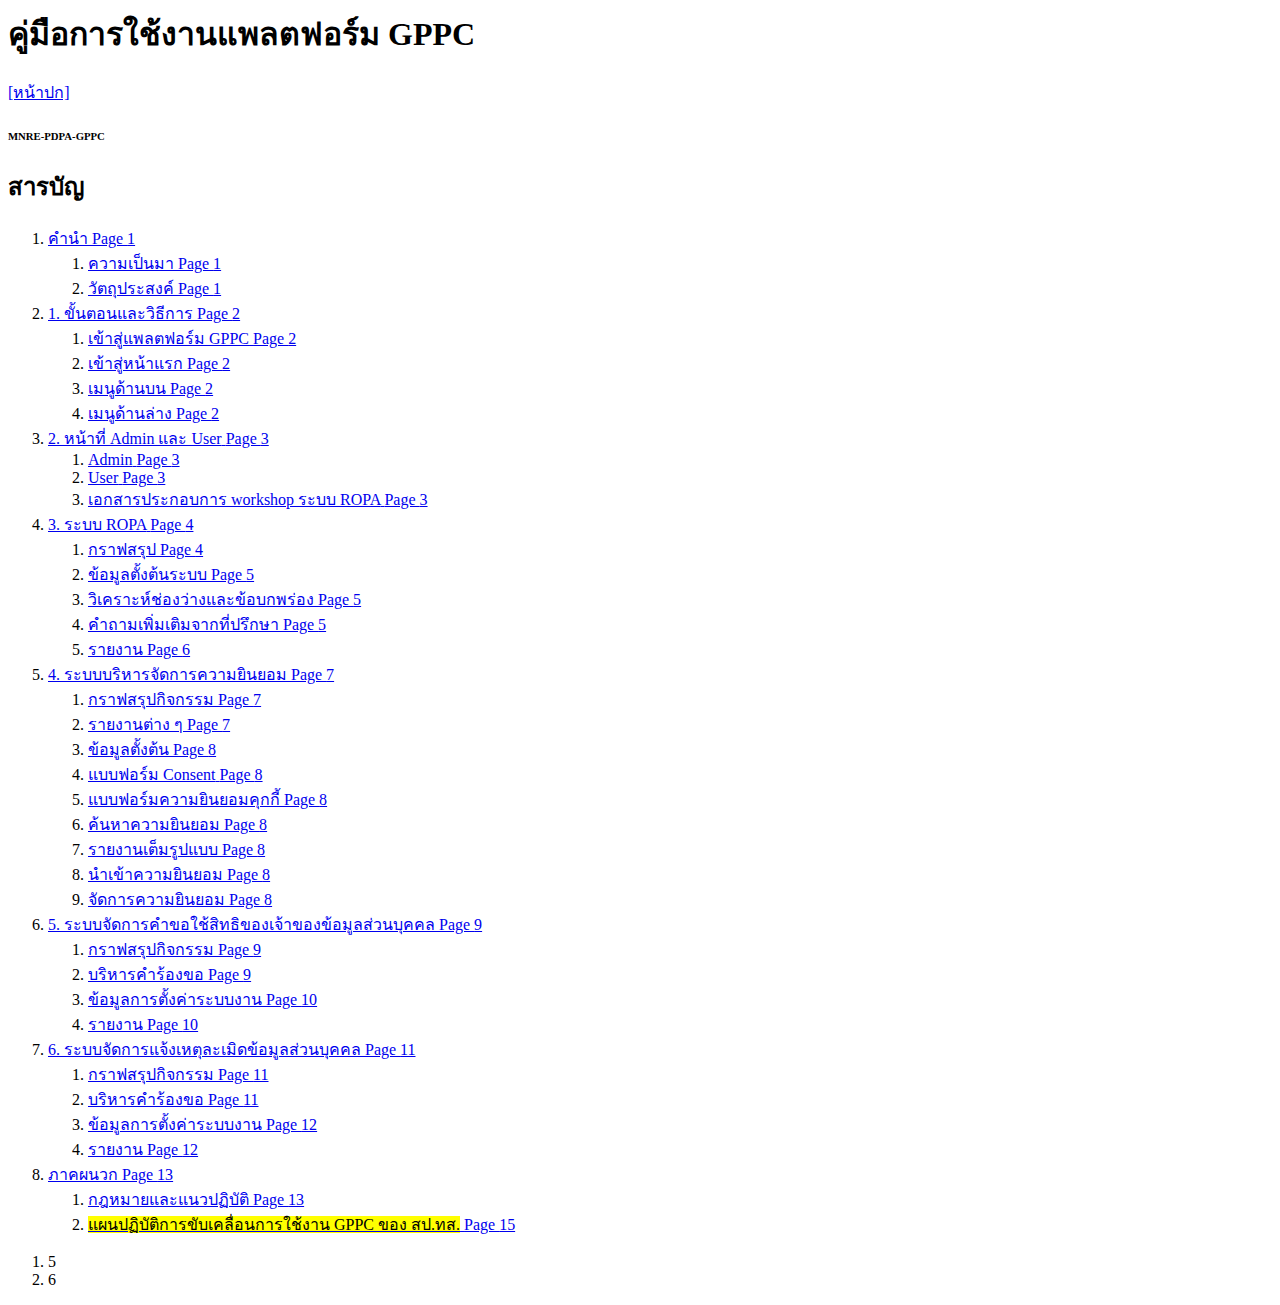
==== guide/content.html @ 288a8a0b "Add files via upload" ====
<html>
<!A responsive skeuomorph book layout made in CSS by codepen user Erin E. Sullivan, this book layout comes in packed with fun features to discover. It is lightweight and easy to work with. Snippet completely free for use!. See https://www.bypeople.com/css-book-layout/ for more infomation>

<head>
<meta name="viewport" content="width=device-width, initial-scale=1">
	<meta charset="UTF-8">
    	<meta http-equiv="X-UA-Compatible" content="IE=edge">
  	<link rel="stylesheet" href="css/book1.css">
  	<link rel="stylesheet" href="css/contentStyle.css">
</head>
<div id="wrapper">
    <div id="container">

        <section class="open-book">
            <header>
                <h1>คู่มือการใช้งานแพลตฟอร์ม GPPC</h1> <a href='cover.html'>[หน้าปก]</a>
                <h6>MNRE-PDPA-GPPC</h6>
            </header>
            <article>
                <h2 class="chapter-title">สารบัญ</h2></article>
               
<ol class="toc-list" role="list">

    <li>
        <a href="book1.html">
            <span class="title">คำนำ<span class="leaders" aria-hidden="true"></span></span> <span
                data-href="book1.html" class="page"><span class="visually-hidden">Page&nbsp;</span>1</span>
        </a>
        <ol role="list">

            <li>
                <a href="book1.html">
                    <span class="title">ความเป็นมา<span class="leaders" aria-hidden="true"></span></span> <span
                        data-href="book1.html" class="page"><span
                            class="visually-hidden">Page&nbsp;</span>1</span>
                </a>
            </li>

            <li>
                <a href="book1.html">
                    <span class="title">วัตถุประสงค์<span class="leaders" aria-hidden="true"></span></span> <span
                        data-href="book1.html" class="page"><span
                            class="visually-hidden">Page&nbsp;</span>1</span>
                </a>
            </li>

        </ol>
    </li>
    <li>
        <a href="book1.html">
            <span class="title">1. ขั้นตอนและวิธีการ<span class="leaders" aria-hidden="true"></span></span>
            <span data-href="book1.html" class="page"><span class="visually-hidden">Page&nbsp;</span>2</span>
        </a>
        <ol role="list">

            <li>
                <a href="book1.html">
                    <span class="title">เข้าสู่แพลตฟอร์ม GPPC<span class="leaders" aria-hidden="true"></span></span>
                    <span data-href="book1.html" class="page"><span
                            class="visually-hidden">Page&nbsp;</span>2</span>
                </a>
            </li>

            <li>
                <a href="book1.html">
                    <span class="title">เข้าสู่หน้าแรก<span class="leaders"
                            aria-hidden="true"></span></span> <span
                        data-href="book1.html" class="page"><span
                            class="visually-hidden">Page&nbsp;</span>2</span>
                </a>
            </li>

            <li>
                <a href="book1.html">
                    <span class="title">เมนูด้านบน<span class="leaders" aria-hidden="true"></span></span>
                    <span data-href=book1.html" class="page"><span
                            class="visually-hidden">Page&nbsp;</span>2</span>
                </a>
            </li>

            <li>
                <a href="book1.html">
                    <span class="title">เมนูด้านล่าง<span class="leaders" aria-hidden="true"></span></span> <span
                        data-href="book1.html" class="page"><span
                            class="visually-hidden">Page&nbsp;</span>2</span>
                </a>
            </li>

        </ol>
    </li>


    <li>
        <a href="book2.html">
            <span class="title">2. หน้าที่ Admin และ User<span class="leaders" aria-hidden="true"></span></span>
            <span data-href="book2.html" class="page"><span class="visually-hidden">Page&nbsp;</span>3</span>
        </a>
        <ol role="list">

            <li>
                <a href="book2.html">
                    <span class="title">Admin<span class="leaders" aria-hidden="true"></span></span> <span
                        data-href="book2.html" class="page"><span
                            class="visually-hidden">Page&nbsp;</span>3</span>
                </a>
            </li>

            <li>
                <a href="book2.html">
                    <span class="title">User<span class="leaders"
                            aria-hidden="true"></span></span> <span
                        data-href="book2.html" class="page"><span
                            class="visually-hidden">Page&nbsp;</span>3</span>
                </a>
            </li>

            <li>
                <a href="book2.html">
                    <span class="title">เอกสารประกอบการ workshop ระบบ ROPA<span class="leaders"
                            aria-hidden="true"></span></span> <span
                        data-href="book2.html" class="page"><span
                            class="visually-hidden">Page&nbsp;</span>3</span>
                </a>
            </li>

        </ol>
    </li>



    <li>
        <a href="book3.html">
            <span class="title">3. ระบบ ROPA<span class="leaders" aria-hidden="true"></span></span>
            <span data-href="book3.html" class="page"><span class="visually-hidden">Page&nbsp;</span>4</span>
        </a>
        <ol role="list">

            <li>
                <a href="book3.html">
                    <span class="title">กราฟสรุป<span class="leaders" aria-hidden="true"></span></span> <span
                        data-href="book3.html" class="page"><span
                            class="visually-hidden">Page&nbsp;</span>4</span>
                </a>
            </li>

            <li>
                <a href="book3.html">
                    <span class="title">ข้อมูลตั้งต้นระบบ<span class="leaders"
                            aria-hidden="true"></span></span> <span
                        data-href="book3.html" class="page"><span
                            class="visually-hidden">Page&nbsp;</span>5</span>
                </a>
            </li>

            <li>
                <a href="book3.html">
                    <span class="title">วิเคราะห์ช่องว่างและข้อบกพร่อง<span class="leaders"
                            aria-hidden="true"></span></span> <span
                        data-href="book4.html" class="page"><span
                            class="visually-hidden">Page&nbsp;</span>5</span>
                </a>
            </li>

            <li>
                <a href="book3.html">
                    <span class="title">คำถามเพิ่มเติมจากที่ปรึกษา<span class="leaders"
                            aria-hidden="true"></span></span> <span
                        data-href="book4.html" class="page"><span
                            class="visually-hidden">Page&nbsp;</span>5</span>
                </a>
            </li>

            <li>
                <a href="book3.html">
                    <span class="title">รายงาน<span class="leaders" aria-hidden="true"></span></span> <span
                        data-href="#book4.html" class="page"><span
                            class="visually-hidden">Page&nbsp;</span>6</span>
                </a>
            </li>

        </ol>
    </li>
    <li>
        <a href="book5.html">
            <span class="title">4. ระบบบริหารจัดการความยินยอม<span class="leaders" aria-hidden="true"></span></span>
            <span data-href="book5.html" class="page"><span
                    class="visually-hidden">Page&nbsp;</span>7</span>
        </a>
        <ol role="list">

            <li>
                <a href="book5.html">
                    <span class="title">กราฟสรุปกิจกรรม<span class="leaders" aria-hidden="true"></span></span>
                    <span data-href="book5.html" class="page"><span
                            class="visually-hidden">Page&nbsp;</span>7</span>
                </a>
            </li>

            <li>
                <a href="book5.html">
                    <span class="title">รายงานต่าง ๆ<span class="leaders"
                            aria-hidden="true"></span></span> <span
                        data-href="book5.html" class="page"><span
                            class="visually-hidden">Page&nbsp;</span>7</span>
                </a>
            </li>

            <li>
                <a href="book5.html">
                    <span class="title">ข้อมูลตั้งต้น<span class="leaders" aria-hidden="true"></span></span>
                    <span data-href="book5.html" class="page"><span
                            class="visually-hidden">Page&nbsp;</span>8</span>
                </a>
            </li>

            <li>
                <a href="book5.html">
                    <span class="title">แบบฟอร์ม Consent<span class="leaders" aria-hidden="true"></span></span>
                    <span data-href="book5.html" class="page"><span
                            class="visually-hidden">Page&nbsp;</span>8</span>
                </a>
            </li>

            <li>
                <a href="book5.html">
                    <span class="title">แบบฟอร์มความยินยอมคุกกี้<span class="leaders" aria-hidden="true"></span></span> <span
                        data-href="book5.html" class="page"><span
                            class="visually-hidden">Page&nbsp;</span>8</span>
                </a>
            </li>

           <li>
                <a href="book5.html">
                    <span class="title">ค้นหาความยินยอม<span class="leaders" aria-hidden="true"></span></span> <span
                        data-href="book5.html" class="page"><span
                            class="visually-hidden">Page&nbsp;</span>8</span>
                </a>
            </li>

           <li>
                <a href="book5.html">
                    <span class="title">รายงานเต็มรูปแบบ<span class="leaders" aria-hidden="true"></span></span> <span
                        data-href="book5.html" class="page"><span
                            class="visually-hidden">Page&nbsp;</span>8</span>
                </a>
            </li>

           <li>
                <a href="book5.html">
                    <span class="title">นำเข้าความยินยอม<span class="leaders" aria-hidden="true"></span></span> <span
                        data-href="book5.html" class="page"><span
                            class="visually-hidden">Page&nbsp;</span>8</span>
                </a>
            </li>

           <li>
                <a href="book5.html">
                    <span class="title">จัดการความยินยอม<span class="leaders" aria-hidden="true"></span></span> <span
                        data-href="book5.html" class="page"><span
                            class="visually-hidden">Page&nbsp;</span>8</span>
                </a>
            </li>
        </ol>
    </li>
    <li>
        <a href="book6.html">
            <span class="title">5. ระบบจัดการคำขอใช้สิทธิของเจ้าของข้อมูลส่วนบุคคล<span class="leaders"
                    aria-hidden="true"></span></span>
            <span data-href="book6.html" class="page"><span
                    class="visually-hidden">Page&nbsp;</span>9</span>
        </a>
        <ol role="list">

            <li>
                <a href="book6.html">
                    <span class="title">กราฟสรุปกิจกรรม<span class="leaders" aria-hidden="true"></span></span>
                    <span data-href="book6.html" class="page"><span
                            class="visually-hidden">Page&nbsp;</span>9</span>
                </a>
            </li>

            <li>
                <a href="book6.html">
                    <span class="title">บริหารคำร้องขอ<span class="leaders"
                            aria-hidden="true"></span></span> <span
                        data-href="book6.html"
                        class="page"><span class="visually-hidden">Page&nbsp;</span>9</span>
                </a>
            </li>

            <li>
                <a href="book6.html">
                    <span class="title">ข้อมูลการตั้งค่าระบบงาน<span class="leaders" aria-hidden="true"></span></span> <span
                        data-href="book6.html" class="page"><span
                            class="visually-hidden">Page&nbsp;</span>10</span>
                </a>
            </li>

         <li>
                <a href="book6.html">
                    <span class="title">รายงาน<span class="leaders" aria-hidden="true"></span></span> <span
                        data-href="book6.html" class="page"><span
                            class="visually-hidden">Page&nbsp;</span>10</span>
                </a>
            </li>
        </ol>
    </li>
    <li>
        <a href="book7.html">
            <span class="title">6. ระบบจัดการแจ้งเหตุละเมิดข้อมูลส่วนบุคคล<span class="leaders" aria-hidden="true"></span></span>
            <span data-href="book7.html" class="page"><span
                    class="visually-hidden">Page&nbsp;</span>11</span>
        </a>
        <ol role="list">

            <li>
                <a href="book7.html">
                    <span class="title">กราฟสรุปกิจกรรม<span class="leaders"
                            aria-hidden="true"></span></span> <span
                        data-href="book7.html" class="page"><span
                            class="visually-hidden">Page&nbsp;</span>11</span>
                </a>
            </li>

            <li>
                <a href="book7.html">
                    <span class="title">บริหารคำร้องขอ<span class="leaders"
                            aria-hidden="true"></span></span> <span
                        data-href="book7.html"
                        class="page"><span class="visually-hidden">Page&nbsp;</span>11</span>
                </a>
            </li>

            <li>
                <a href="book7.html">
                    <span class="title">ข้อมูลการตั้งค่าระบบงาน<span class="leaders"
                            aria-hidden="true"></span></span> <span
                        data-href="book7.html" class="page"><span
                            class="visually-hidden">Page&nbsp;</span>12</span>
                </a>
            </li>

            <li>
                <a href="book7.html">
                    <span class="title">รายงาน<span class="leaders" aria-hidden="true"></span></span> <span
                        data-href="book7.html" class="page"><span
                            class="visually-hidden">Page&nbsp;</span>12</span>
                </a>
            </li>

        </ol>
    </li>
    <li>
        <a href="book8.html">
            <span class="title">ภาคผนวก<span class="leaders" aria-hidden="true"></span></span>
            <span data-href="book8.html" class="page"><span class="visually-hidden">Page&nbsp;</span>13</span>
        </a>
        <ol role="list">

            <li>
                <a href="book8.html">
                    <span class="title">กฎหมายและแนวปฏิบัติ<span class="leaders" aria-hidden="true"></span></span> <span
                        data-href="book8.html" class="page"><span
                            class="visually-hidden">Page&nbsp;</span>13</span>
                </a>
            </li>
       <li>
                <a href="plan66.html">
                    <span class="title"><mark>แผนปฏิบัติการขับเคลื่อนการใช้งาน GPPC ของ สป.ทส.</mark><span class="leaders" aria-hidden="true"></span></span> <span
                        data-href="book8.html" class="page"><span
                            class="visually-hidden">Page&nbsp;</span>15</span>
                </a>
            </li>
        </ol>
    </li>
</ol>
               
            <footer>
                <ol id="page-numbers">
                    <li>5</li>
                    <li>6</li>
                </ol>
            </footer>
        </section>

    </div>
</div>
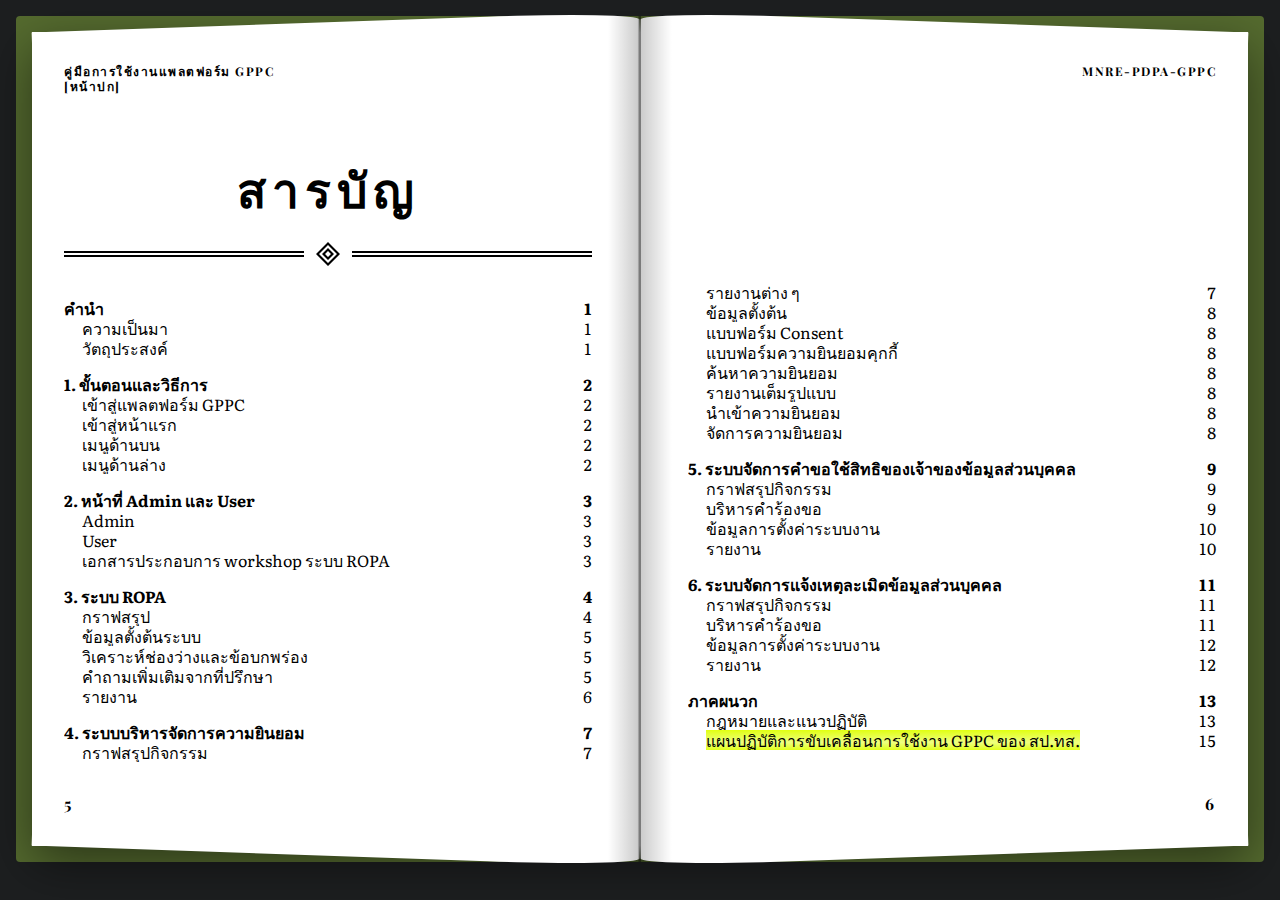
==== commit eb4179b7: "Update content.html" ====
--- a/guide/content.html
+++ b/guide/content.html
@@ -365,9 +365,9 @@
                 </a>
             </li>
        <li>
-                <a href="plan66.html">
+                <a href="plan67.html">
                     <span class="title"><mark>แผนปฏิบัติการขับเคลื่อนการใช้งาน GPPC ของ สป.ทส.</mark><span class="leaders" aria-hidden="true"></span></span> <span
-                        data-href="book8.html" class="page"><span
+                        data-href="plan67.html" class="page"><span
                             class="visually-hidden">Page&nbsp;</span>15</span>
                 </a>
             </li>
@@ -384,4 +384,4 @@
         </section>
 
     </div>
-</div>+</div>
--- a/guide/css/book1.css
+++ b/guide/css/book1.css
@@ -0,0 +1,357 @@
+@import url(https://fonts.googleapis.com/css?family=Crimson+Text:400,700,900,400italic,700italic,900italic|Playfair+Display:400,700,900,400italic,700italic,900italic|Rock+Salt:400);
+
+*,
+:before,
+:after {
+    box-sizing: border-box;
+}
+
+body {
+    background-color: #1d1f20;
+    color: #e5e5e5;
+    font: 16px/1.25 'Crimson Text', sans-serif;
+    margin: 0;
+}
+
+#wrapper {
+    margin-left: auto;
+    margin-right: auto;
+    max-width: 80em;
+}
+
+#container {
+    float: left;
+    padding: 1em;
+    width: 100%;
+}
+
+
+
+/*** OPEN BOOK ***/
+.open-book {
+    background: #fff;
+    box-shadow: rgba(0,0,0,0.5) 0 1em 3em;
+    color: #000;
+    padding: 2em;
+}
+
+.open-book * {
+    position: relative;
+}
+
+/* Highlight */
+.open-book *::-moz-selection {
+    background: rgba(222,255,0,0.75);
+}
+
+.open-book *::selection {
+    background: rgba(222,255,0,0.75);
+}
+
+/* Header/Footer */
+.open-book header {
+    padding-bottom: 1em;
+}
+
+.open-book header *,
+.open-book footer * {
+    font: 700 1em/1.25 'Playfair Display', sans-serif;
+    letter-spacing: 0.125em;
+    margin: 0;
+}
+
+.open-book header * {
+    font-size: 0.75em;
+    text-transform: uppercase;
+}
+
+.open-book footer {
+    padding-top: 1em;
+}
+
+.open-book footer #page-numbers {
+    display: none;
+    list-style: none;
+    padding: 0;
+    text-align: left;
+}
+
+.open-book footer #page-numbers > li:last-child {
+    text-align: right;
+}
+
+/* Chapter Title */
+.open-book .chapter-title {
+    background: url([data-uri]) bottom center no-repeat;
+    background-size: 0.5em 0.5em;
+    font: 700 7vw/1.25 'Playfair Display', sans-serif;
+    letter-spacing: 0.125em;
+    margin: 0 0 1em 0;
+    padding: 1em 0;
+    position: relative;
+    text-align: center;
+    text-transform: uppercase;
+}
+
+.open-book .chapter-title:before,
+.open-book .chapter-title:after {
+    border: solid 0 #000;
+    border-width: 0.05em 0;
+    bottom: calc((0.125em / 2) * 3);
+    content: '';
+    height: 0.15em;
+    position: absolute;
+    width: calc(50% - (1em / 2));
+}
+
+.open-book .chapter-title:before {
+    left: 0;
+}
+
+.open-book .chapter-title:after {
+    right: 0;
+}
+
+/* Body Copy */
+.open-book article {
+    line-height: 1.5;
+}
+
+.open-book article *:not(.chapter-title):not(hr):not(dl) {
+    margin: 0 auto;
+    max-width: 28.125em;
+}
+
+.open-book article p {
+    text-indent: 2em;
+}
+
+.open-book .chapter-title + p:first-of-type {
+    text-indent: 0;
+}
+
+.open-book .chapter-title + p:first-of-type:first-letter {
+    float: left;
+    font: 700 3em/0.65 'Playfair Display', sans-serif;
+    padding: 0.15em 0.05em 0 0;
+    text-transform: uppercase;
+}
+
+.open-book article > ul,
+.open-book article > ol {
+    padding-left: 3em;
+}
+
+.open-book article > ul ul {
+    padding-left: 1em;
+}
+
+.open-book a {
+    background: 
+/*
+url([data-uri]) bottom repeat-x;
+*/
+    background-size: auto 0.25em;
+    color: inherit;
+    text-decoration: none;
+}
+
+.open-book s,
+.open-book strike {
+    background: url([data-uri]) center repeat-x;
+    background-size: auto 0.5em;
+    color: rgba(0,0,0,0.5);
+    text-decoration: none;
+}
+
+.open-book sup {
+    color: #cc0000;
+    font-family: 'Rock Salt', cursive;
+    left: 0;
+    margin-top: -1em!important;
+    max-width: 100%!important;
+    position: absolute;
+    text-align: center;
+    width: 100%;
+}
+
+.open-book mark {
+    background: linear-gradient(to bottom, rgba(222,255,0,1) 0%,rgba(222,255,0,0.5) 60%,rgba(222,255,0,1) 100%);
+}
+
+.open-book mark.pink {
+    background: linear-gradient(to bottom, rgba(255,69,190,1) 0%,rgba(255,107,203,0.5) 60%,rgba(255,107,203,1) 100%);
+}
+
+.open-book mark.blue {
+    background: linear-gradient(to bottom, rgba(73,179,255,1) 0%,rgba(107,193,255,0.5) 60%,rgba(107,193,255,1) 100%);
+}
+
+.open-book mark.green {
+    background: linear-gradient(to bottom, rgba(67,226,15,1) 0%,rgba(39,229,54,0.5) 60%,rgba(39,229,54,1) 100%);
+}
+
+.open-book mark.orange {
+    background: linear-gradient(to bottom, rgba(255,134,9,1) 0%,rgba(255,177,34,0.5) 60%,rgba(255,177,34,1) 100%);
+}
+
+.open-book hr {
+    background-color: #000;
+    border: 0;
+    height: 2px;
+    margin: 1em 0;
+}
+
+.open-book dl {
+    border: solid 0 #ccc;
+    border-width: 0.0625em 0;
+    break-inside: avoid-column;
+    margin: 1em auto;
+    padding: 1em 0;
+}
+
+
+
+/*** MEDIA QUERIES ***/
+@media only screen and ( min-width: 50em ) {
+
+    .open-book {
+        margin: 1em;
+        position: relative;
+    }
+
+    .open-book:before {
+        background-color: #556B2F; /*#8B4513;*/
+        border-radius: 0.25em;
+        bottom: -1em;
+        content: '';
+        left: -1em;
+        position: absolute;
+        right: -1em;
+        top: -1em;
+        z-index: -1;
+    }
+
+    .open-book:after {
+        background: linear-gradient(to right, transparent 0%,rgba(0,0,0,0.2) 46%,rgba(0,0,0,0.5) 49%,rgba(0,0,0,0.6) 50%,rgba(0,0,0,0.5) 51%,rgba(0,0,0,0.2) 52%,transparent 100%);
+        bottom: -1em;
+        content: '';
+        left: 50%;
+        position: absolute;
+        top: -1em;
+        transform: translate(-50%,0);
+        width: 4em;
+        z-index: 1;
+    }
+
+    .open-book > * {
+        column-count: 2;
+        column-gap: 6em;
+        position: relative;
+        z-index: 1;
+    }
+
+    /* Header/Footer */
+    .open-book header:before,
+    .open-book header:after,
+    .open-book footer:before,
+    .open-book footer:after {
+        background: #fff;
+        border-radius: 25%;
+        content: '';
+        height: 2em;
+        position: absolute;
+        z-index: -1;
+        width: calc(50% + 2em);
+    }
+
+    .open-book header:before,
+    .open-book footer:before,
+    .open-book footer:after {
+        border-top-left-radius: 0;
+    }
+
+    .open-book header:after,
+    .open-book footer:before,
+    .open-book footer:after {
+        border-top-right-radius: 0;
+    }
+
+    .open-book header:before,
+    .open-book header:after,
+    .open-book footer:after {
+        border-bottom-right-radius: 0;
+    }
+
+    .open-book header:before,
+    .open-book header:after,
+    .open-book footer:before {
+        border-bottom-left-radius: 0;
+    }
+
+    .open-book header:before,
+    .open-book header:after {
+        top: -2.65em;
+    }
+
+    .open-book header:before,
+    .open-book footer:before {
+        right: 50%;
+    }
+
+    .open-book header:before {
+        transform: rotate(-2deg);
+    }
+
+    .open-book header:after,
+    .open-book footer:after {
+        left: 50%;
+    }
+
+    .open-book header:after {
+        transform: rotate(2deg);
+    }
+
+    .open-book footer:before,
+    .open-book footer:after {
+        bottom: -2.65em;
+    }
+
+    .open-book footer:before {
+        transform: rotate(2deg);
+    }
+
+    .open-book footer:after {
+        transform: rotate(-2deg);
+    }
+
+    .open-book header > *:last-child,
+    .open-book footer > *:last-child {
+        text-align: right;
+    }
+
+    .open-book footer #page-numbers {
+        display: block;
+    }
+
+    /* Chapter Title */
+    .open-book .chapter-title {
+        font-size: 3em;
+    }
+
+    .open-book .chapter-title:before,
+    .open-book .chapter-title:after {
+        height: 0.125em;
+    }
+
+    /* Body Copy */
+    .open-book article p {
+        text-indent: 3em;
+    }
+
+    .open-book article > ul,
+    .open-book article > ol {
+        padding-left: 4em;
+    }
+
+}--- a/guide/css/contentStyle.css
+++ b/guide/css/contentStyle.css
@@ -0,0 +1,71 @@
+@import url("https://fonts.googleapis.com/css2?family=Literata");
+
+* {
+    font-family: "Literata";
+}
+
+
+.visually-hidden {
+    clip: rect(0 0 0 0);
+    clip-path: inset(100%);
+    height: 1px;
+    overflow: hidden;
+    position: absolute;
+    width: 1px;
+    white-space: nowrap;
+}
+
+.toc-list, .toc-list ol {
+  list-style-type: none;
+}
+
+.toc-list {
+  padding: 0;
+}
+
+.toc-list ol {
+  padding-inline-start: 2ch;
+}
+
+.toc-list > li > a {
+  font-weight: bold;
+  margin-block-start: 1em;
+}
+
+.toc-list li > a {
+    text-decoration: none;
+    display: grid;
+    grid-template-columns: auto max-content;
+    align-items: end;
+}
+
+.toc-list li > a > .title {
+    position: relative;
+    overflow: hidden;
+}
+
+
+.toc-list li > a .leaders::after {
+    position: absolute;
+    padding-inline-start: .25ch;
+/*
+    content: " . . . . . . . . . . . . . . . . . . . "
+        ". . . . . . . . . . . . . . . . . . . . . . . "
+        ". . . . . . . . . . . . . . . . . . . . . . . "
+        ". . . . . . . . . . . . . . . . . . . . . . . "
+        ". . . . . . . . . . . . . . . . . . . . . . . "
+        ". . . . . . . . . . . . . . . . . . . . . . . "
+        ". . . . . . . . . . . . . . . . . . . . . . . ";
+*/
+    text-align: right;
+}
+
+.toc-list li > a > .page {
+    min-width: 2ch;
+    font-variant-numeric: tabular-nums;
+    text-align: right;
+}
+
+
+
+Resources